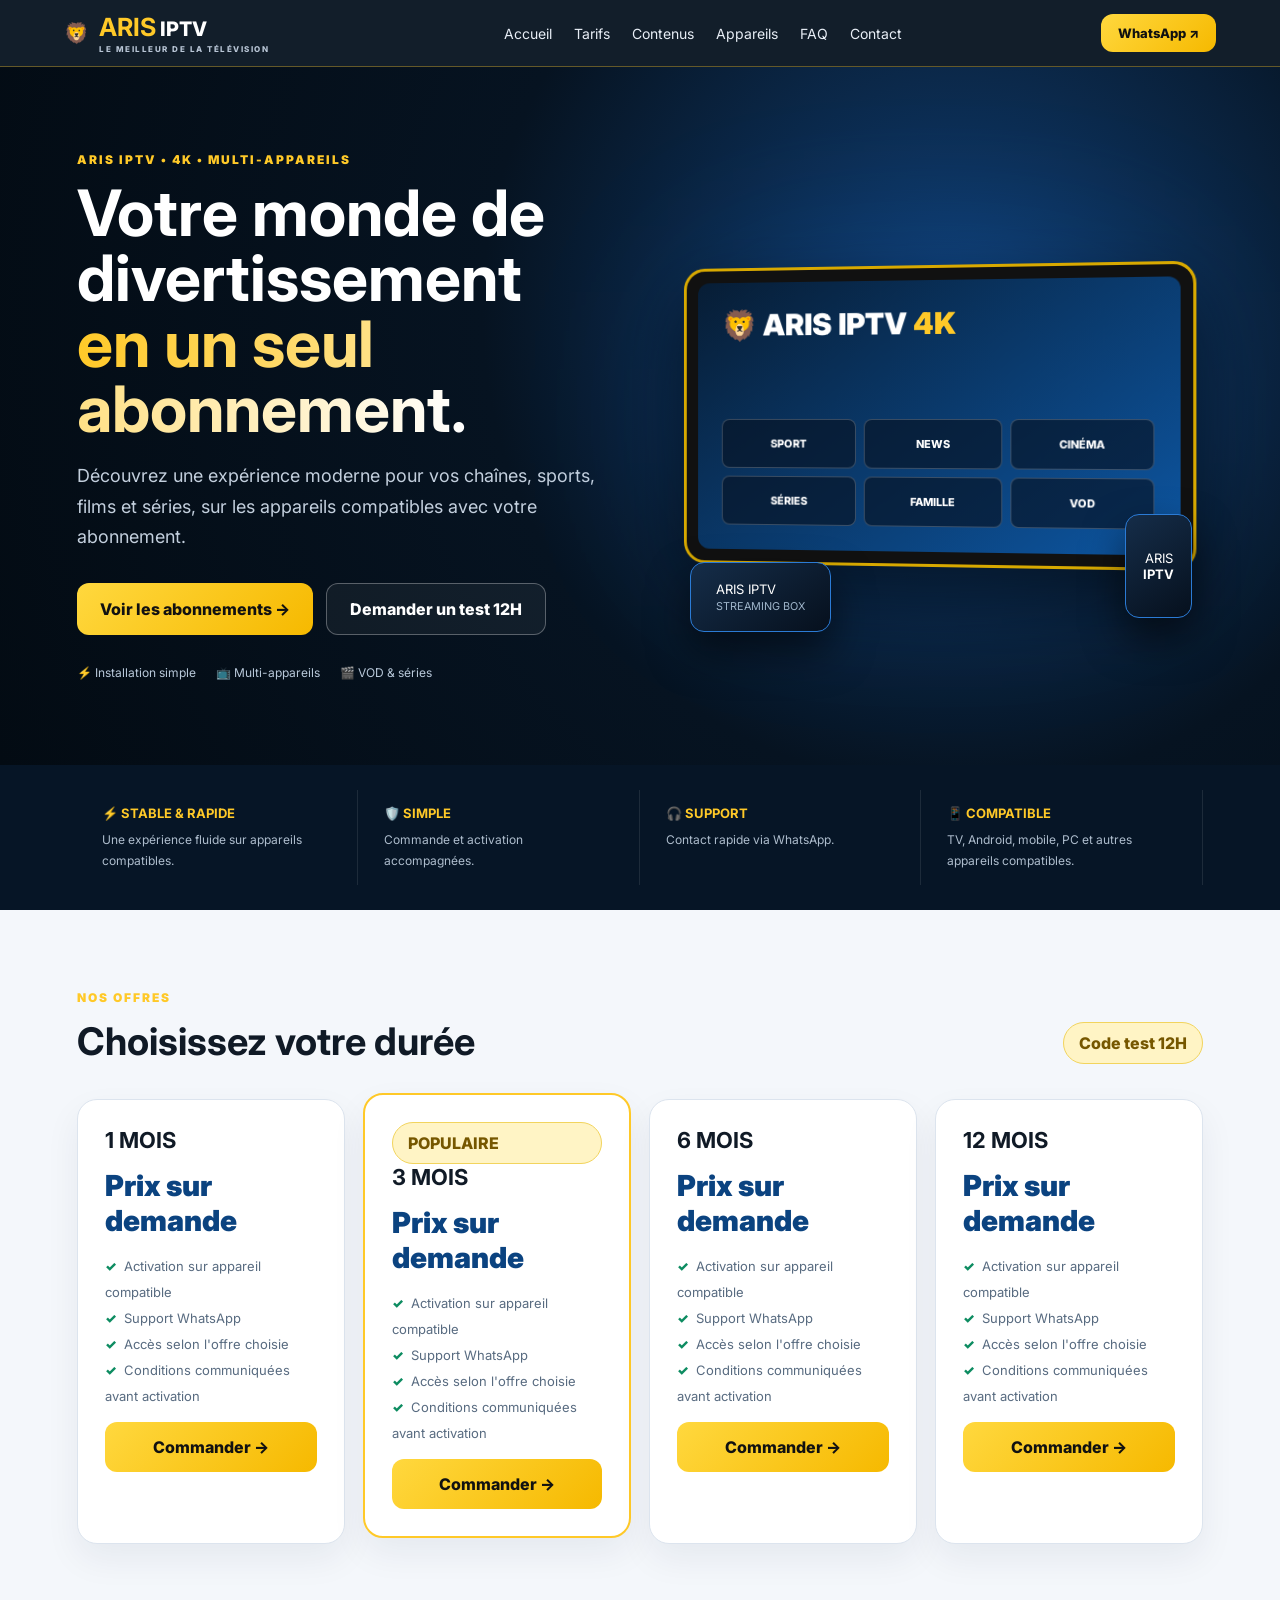
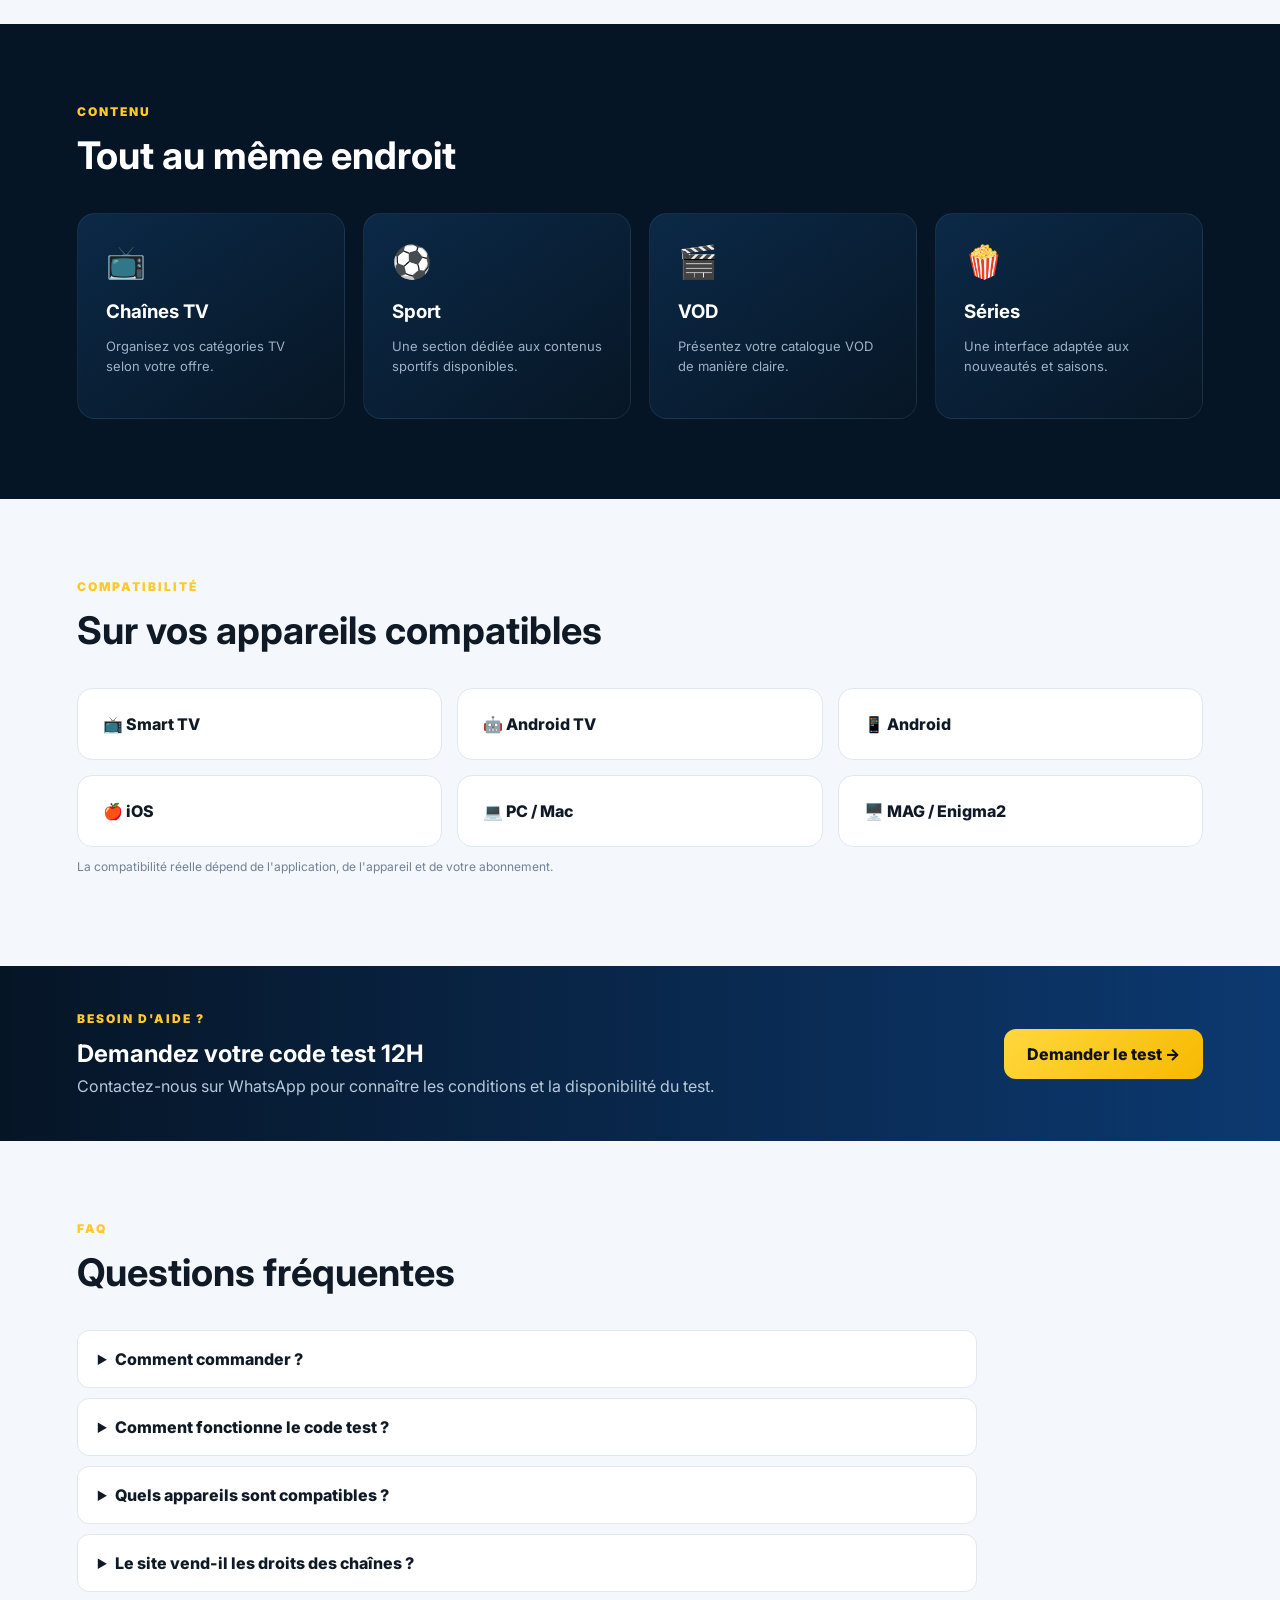
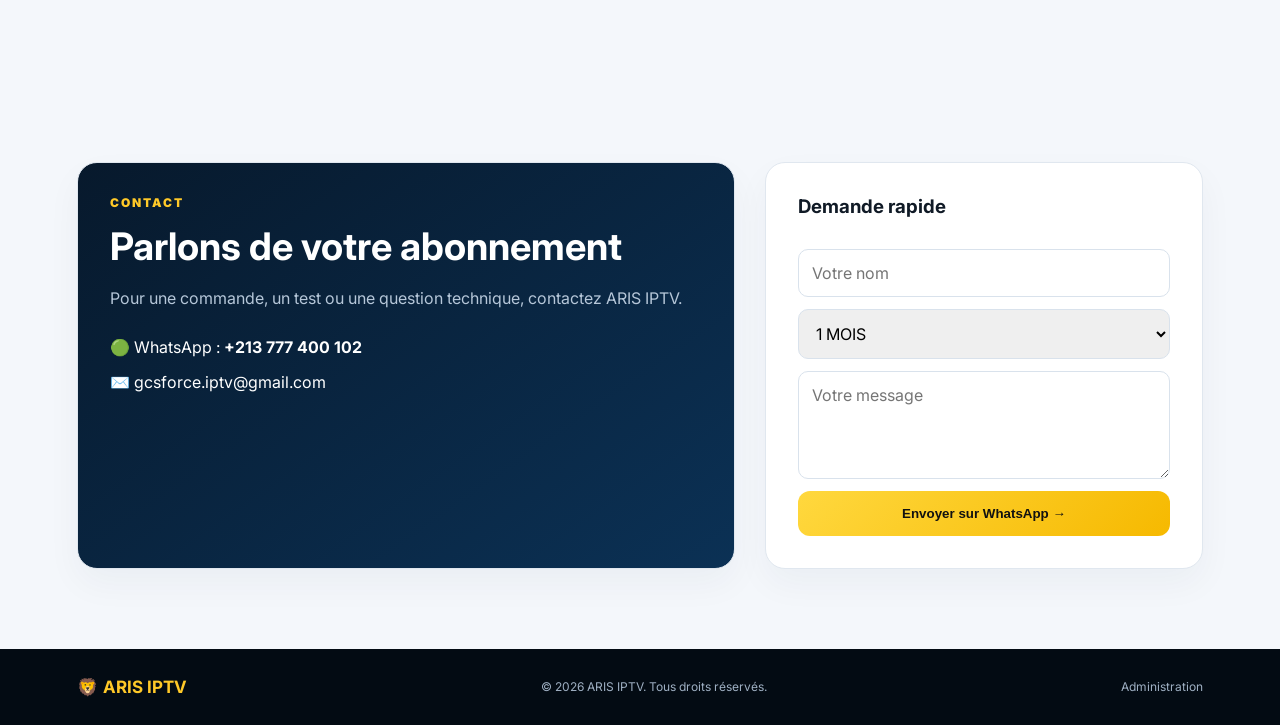
==== index.html @ cf2f8c8a "Add files via upload" ====
<!doctype html>
<html lang="fr">
<head>
  <meta charset="utf-8">
  <meta name="viewport" content="width=device-width, initial-scale=1">
  <meta name="theme-color" content="#071526">
  <meta name="description" content="ARIS IPTV — site de présentation et de commande d'abonnements IPTV.">
  <title>ARIS IPTV — TV, Sport, VOD & Séries</title>
  <link rel="stylesheet" href="style.css">
</head>
<body>
  <header class="topbar">
    <a class="brand" href="#accueil" aria-label="ARIS IPTV">
      <span class="brand-mark">🦁</span>
      <span><b>ARIS</b> IPTV<small>LE MEILLEUR DE LA TÉLÉVISION</small></span>
    </a>
    <nav>
      <a href="#accueil">Accueil</a>
      <a href="#offres">Tarifs</a>
      <a href="#contenus">Contenus</a>
      <a href="#compatibilite">Appareils</a>
      <a href="#faq">FAQ</a>
      <a href="#contact">Contact</a>
    </nav>
    <a class="btn btn-gold btn-small" id="navWhatsapp" target="_blank" rel="noopener">WhatsApp ↗</a>
  </header>

  <main>
    <section id="accueil" class="hero">
      <div class="hero-copy">
        <div class="eyebrow">ARIS IPTV • 4K • MULTI-APPAREILS</div>
        <h1>Votre monde de divertissement<br><span>en un seul abonnement.</span></h1>
        <p>Découvrez une expérience moderne pour vos chaînes, sports, films et séries, sur les appareils compatibles avec votre abonnement.</p>
        <div class="hero-actions">
          <a href="#offres" class="btn btn-gold">Voir les abonnements →</a>
          <a href="#contact" class="btn btn-outline">Demander un test 12H</a>
        </div>
        <div class="trust-row">
          <span>⚡ Installation simple</span>
          <span>📺 Multi-appareils</span>
          <span>🎬 VOD & séries</span>
        </div>
      </div>
      <div class="hero-card">
        <div class="screen-glow"></div>
        <div class="tv-frame">
          <div class="tv-screen">
            <div class="tv-logo">🦁 ARIS IPTV <em>4K</em></div>
            <div class="channel-grid">
              <span>SPORT</span><span>NEWS</span><span>CINÉMA</span>
              <span>SÉRIES</span><span>FAMILLE</span><span>VOD</span>
            </div>
          </div>
        </div>
        <div class="device device-phone">ARIS<br><b>IPTV</b></div>
        <div class="device device-box">ARIS IPTV<br><small>STREAMING BOX</small></div>
      </div>
    </section>

    <section class="benefits">
      <article><b>⚡ STABLE & RAPIDE</b><span>Une expérience fluide sur appareils compatibles.</span></article>
      <article><b>🛡️ SIMPLE</b><span>Commande et activation accompagnées.</span></article>
      <article><b>🎧 SUPPORT</b><span>Contact rapide via WhatsApp.</span></article>
      <article><b>📱 COMPATIBLE</b><span>TV, Android, mobile, PC et autres appareils compatibles.</span></article>
    </section>

    <section id="offres" class="section">
      <div class="section-head">
        <div>
          <div class="eyebrow">NOS OFFRES</div>
          <h2>Choisissez votre durée</h2>
        </div>
        <span class="pill">Code test 12H</span>
      </div>
      <div id="plans" class="plans"></div>
    </section>

    <section id="contenus" class="section dark-section">
      <div class="section-head">
        <div>
          <div class="eyebrow">CONTENU</div>
          <h2>Tout au même endroit</h2>
        </div>
      </div>
      <div class="feature-grid">
        <article class="feature"><div class="icon">📺</div><h3>Chaînes TV</h3><p>Organisez vos catégories TV selon votre offre.</p></article>
        <article class="feature"><div class="icon">⚽</div><h3>Sport</h3><p>Une section dédiée aux contenus sportifs disponibles.</p></article>
        <article class="feature"><div class="icon">🎬</div><h3>VOD</h3><p>Présentez votre catalogue VOD de manière claire.</p></article>
        <article class="feature"><div class="icon">🍿</div><h3>Séries</h3><p>Une interface adaptée aux nouveautés et saisons.</p></article>
      </div>
    </section>

    <section id="compatibilite" class="section">
      <div class="section-head">
        <div>
          <div class="eyebrow">COMPATIBILITÉ</div>
          <h2>Sur vos appareils compatibles</h2>
        </div>
      </div>
      <div class="device-grid">
        <span>📺 Smart TV</span><span>🤖 Android TV</span><span>📱 Android</span>
        <span>🍎 iOS</span><span>💻 PC / Mac</span><span>🖥️ MAG / Enigma2</span>
      </div>
      <p class="note">La compatibilité réelle dépend de l'application, de l'appareil et de votre abonnement.</p>
    </section>

    <section class="cta-band">
      <div>
        <div class="eyebrow">BESOIN D'AIDE ?</div>
        <h2>Demandez votre code test 12H</h2>
        <p>Contactez-nous sur WhatsApp pour connaître les conditions et la disponibilité du test.</p>
      </div>
      <a id="testWhatsapp" class="btn btn-gold" target="_blank" rel="noopener">Demander le test →</a>
    </section>

    <section id="faq" class="section">
      <div class="section-head"><div><div class="eyebrow">FAQ</div><h2>Questions fréquentes</h2></div></div>
      <div class="faq">
        <details><summary>Comment commander ?</summary><p>Choisissez une durée puis cliquez sur Commander. Un message WhatsApp prérempli s'ouvre pour finaliser la demande.</p></details>
        <details><summary>Comment fonctionne le code test ?</summary><p>Le test est demandé via WhatsApp. Sa disponibilité et ses conditions doivent être confirmées avant activation.</p></details>
        <details><summary>Quels appareils sont compatibles ?</summary><p>La plateforme peut être utilisée sur différents appareils compatibles selon l'offre et l'application utilisée.</p></details>
        <details><summary>Le site vend-il les droits des chaînes ?</summary><p>Le site est une interface commerciale. Utilisez uniquement des contenus et services pour lesquels vous disposez des droits ou autorisations nécessaires.</p></details>
      </div>
    </section>

    <section id="contact" class="section contact-section">
      <div class="contact-card">
        <div>
          <div class="eyebrow">CONTACT</div>
          <h2>Parlons de votre abonnement</h2>
          <p>Pour une commande, un test ou une question technique, contactez ARIS IPTV.</p>
        </div>
        <div class="contact-list">
          <a id="contactWhatsapp" target="_blank" rel="noopener">🟢 WhatsApp : <b>+213 777 400 102</b></a>
          <a href="mailto:gcsforce.iptv@gmail.com">✉️ gcsforce.iptv@gmail.com</a>
        </div>
      </div>
      <form id="leadForm" class="lead-form">
        <h3>Demande rapide</h3>
        <input id="name" required placeholder="Votre nom">
        <select id="duration" required></select>
        <textarea id="message" rows="4" placeholder="Votre message"></textarea>
        <button class="btn btn-gold" type="submit">Envoyer sur WhatsApp →</button>
      </form>
    </section>
  </main>

  <footer>
    <div class="footer-brand">🦁 <b>ARIS IPTV</b></div>
    <div>© <span id="year"></span> ARIS IPTV. Tous droits réservés.</div>
    <a href="admin.html">Administration</a>
  </footer>

  <script src="script.js"></script>
</body>
</html>
---- style.css ----
@import url('https://fonts.googleapis.com/css2?family=Inter:wght@400;500;600;700;800;900&display=swap');
:root{--navy:#061321;--navy2:#0a2038;--blue:#1677ff;--gold:#ffc928;--white:#f7fbff;--muted:#aebdd0;--line:rgba(255,255,255,.12);--card:rgba(10,31,53,.82)}
*{box-sizing:border-box}html{scroll-behavior:smooth}body{margin:0;background:#f4f7fb;color:#101a26;font-family:Inter,Arial,sans-serif}a{text-decoration:none;color:inherit}.topbar{position:sticky;top:0;z-index:20;display:flex;align-items:center;gap:28px;padding:12px 5%;background:rgba(4,16,29,.94);backdrop-filter:blur(16px);border-bottom:1px solid rgba(255,201,40,.35);color:#fff}.brand{display:flex;align-items:center;gap:10px;min-width:240px}.brand-mark{font-size:40px}.brand b{color:var(--gold);font-size:25px}.brand span{font-size:20px;font-weight:800}.brand small{display:block;color:#b9c6d6;font-size:8px;letter-spacing:1.5px;margin-top:2px}.topbar nav{display:flex;gap:22px;flex:1;justify-content:center}.topbar nav a{font-size:14px;color:#e8eef6}.topbar nav a:hover{color:var(--gold)}.btn{display:inline-flex;align-items:center;justify-content:center;border:0;border-radius:12px;padding:15px 23px;font-weight:800;cursor:pointer;transition:.2s;white-space:nowrap}.btn:hover{transform:translateY(-2px)}.btn-gold{background:linear-gradient(135deg,#ffd83e,#f6b900);color:#111}.btn-outline{border:1px solid rgba(255,255,255,.3);color:#fff;background:rgba(255,255,255,.05)}.btn-small{padding:11px 17px;font-size:13px}.hero{min-height:650px;padding:85px 6%;display:grid;grid-template-columns:1fr 1fr;gap:45px;align-items:center;background:radial-gradient(circle at 75% 35%,#103e73 0,#061321 45%,#030b13 100%);color:#fff;overflow:hidden}.eyebrow{color:var(--gold);font-size:12px;font-weight:900;letter-spacing:2px;margin-bottom:13px}.hero h1{font-size:clamp(40px,5vw,72px);line-height:1.02;margin:0 0 20px}.hero h1 span{background:linear-gradient(90deg,var(--gold),#fff);-webkit-background-clip:text;color:transparent}.hero p{font-size:18px;line-height:1.7;color:#c3cfdd;max-width:650px}.hero-actions{display:flex;gap:13px;margin:30px 0}.trust-row{display:flex;gap:20px;flex-wrap:wrap;color:#b9c9da;font-size:12px}.hero-card{height:450px;position:relative;display:flex;align-items:center;justify-content:center}.screen-glow{position:absolute;width:80%;height:55%;background:#0878ff;filter:blur(100px);opacity:.24}.tv-frame{width:min(520px,95%);padding:12px;border:3px solid #d8a900;border-radius:22px;background:#111;transform:perspective(800px) rotateY(-5deg);box-shadow:0 30px 70px #0008}.tv-screen{aspect-ratio:16/9;border-radius:12px;padding:25px;background:linear-gradient(145deg,#071d35,#0d56a2);display:flex;flex-direction:column;justify-content:space-between}.tv-logo{font-size:30px;font-weight:900;color:#fff}.tv-logo em{font-style:normal;color:var(--gold)}.channel-grid{display:grid;grid-template-columns:repeat(3,1fr);gap:8px}.channel-grid span{padding:17px 5px;text-align:center;border:1px solid #ffffff35;background:#061426aa;border-radius:8px;font-size:11px;font-weight:800}.device{position:absolute;background:linear-gradient(145deg,#152d49,#06101d);border:1px solid #2b7bd5;border-radius:14px;box-shadow:0 20px 40px #0008;color:#fff}.device-phone{right:2%;bottom:5%;padding:35px 17px;text-align:center;font-size:13px}.device-box{left:5%;bottom:2%;padding:18px 25px;font-size:13px}.device-box small{color:#9fb5ca}.benefits{display:grid;grid-template-columns:repeat(4,1fr);background:#061526;color:#fff;padding:25px 6%;gap:1px}.benefits article{padding:15px 25px;border-right:1px solid #ffffff18}.benefits b{display:block;color:var(--gold);font-size:13px;margin-bottom:7px}.benefits span{color:#aebdcd;font-size:12px;line-height:1.5}.section{padding:80px 6%;max-width:1400px;margin:auto}.section-head{display:flex;justify-content:space-between;align-items:end;gap:20px;margin-bottom:35px}.section h2{font-size:38px;margin:0}.pill{background:#fff4c5;border:1px solid #f2d45d;color:#765700;padding:10px 15px;border-radius:30px;font-weight:800}.plans{display:grid;grid-template-columns:repeat(4,1fr);gap:18px}.plan{background:#fff;border:1px solid #dce4ee;border-radius:20px;padding:27px;box-shadow:0 15px 35px #12233b10;position:relative}.plan.featured{border:2px solid var(--gold);transform:translateY(-6px)}.plan h3{margin:0;font-size:22px}.price{font-size:29px;font-weight:900;color:#0b4380;margin:15px 0}.price small{font-size:12px;color:#64758a}.plan ul{padding:0;list-style:none;line-height:2;color:#586b80;font-size:13px}.plan li::before{content:"✓";color:#0d8c61;font-weight:900;margin-right:8px}.dark-section{max-width:none;background:#061526;color:#fff}.dark-section>.section-head,.dark-section>.feature-grid{max-width:1400px;margin-left:auto;margin-right:auto}.feature-grid{display:grid;grid-template-columns:repeat(4,1fr);gap:18px}.feature{background:linear-gradient(145deg,#0b2947,#071625);border:1px solid #ffffff12;padding:28px;border-radius:18px}.feature .icon{font-size:32px}.feature h3{margin-bottom:8px}.feature p{color:#9fb1c6;line-height:1.6;font-size:13px}.device-grid{display:grid;grid-template-columns:repeat(3,1fr);gap:15px}.device-grid span{padding:25px;background:#fff;border:1px solid #dfe7f0;border-radius:15px;font-weight:800}.note{color:#718196;font-size:12px}.cta-band{padding:45px 6%;background:linear-gradient(90deg,#061526,#0c3970);color:#fff;display:flex;align-items:center;justify-content:space-between;gap:30px}.cta-band h2{margin:0 0 8px}.cta-band p{color:#b6c8da;margin:0}.faq{max-width:900px}.faq details{background:#fff;border:1px solid #e0e7ef;margin:10px 0;border-radius:12px;padding:18px 20px}.faq summary{font-weight:800;cursor:pointer}.faq p{color:#617287;line-height:1.6}.contact-section{display:grid;grid-template-columns:1.2fr .8fr;gap:30px}.contact-card,.lead-form{background:#fff;border:1px solid #e0e7ef;border-radius:20px;padding:32px;box-shadow:0 15px 35px #12233b0b}.contact-card{background:linear-gradient(145deg,#07192c,#0b3155);color:#fff}.contact-card p{color:#b6c7d9;line-height:1.7}.contact-list{display:grid;gap:15px;margin-top:25px}.contact-list a{color:#fff}.lead-form{display:grid;gap:12px}.lead-form h3{margin-top:0}.lead-form input,.lead-form select,.lead-form textarea{width:100%;padding:13px;border:1px solid #d9e2ec;border-radius:10px;font:inherit}.lead-form textarea{resize:vertical}footer{padding:28px 6%;background:#030b13;color:#9fb0c3;display:flex;align-items:center;justify-content:space-between;gap:20px;font-size:12px}.footer-brand{color:#fff;font-size:17px}.footer-brand b{color:var(--gold)}@media(max-width:950px){.topbar nav{display:none}.hero{grid-template-columns:1fr;padding-top:55px}.hero-card{height:350px}.benefits,.plans,.feature-grid{grid-template-columns:repeat(2,1fr)}.contact-section{grid-template-columns:1fr}.device-grid{grid-template-columns:repeat(2,1fr)}}@media(max-width:580px){.topbar{padding:10px 4%}.brand{min-width:0}.brand-mark{font-size:30px}.brand b{font-size:20px}.brand span{font-size:16px}.topbar .btn{margin-left:auto}.hero{padding:55px 5%;min-height:auto}.hero h1{font-size:42px}.hero-actions{flex-direction:column}.hero-card{height:270px}.tv-frame{width:90%}.channel-grid span{padding:10px 2px;font-size:8px}.benefits,.plans,.feature-grid,.device-grid{grid-template-columns:1fr}.section{padding:55px 5%}.section h2{font-size:30px}.section-head{align-items:start;flex-direction:column}.plan.featured{transform:none}.cta-band{padding:40px 5%;flex-direction:column;align-items:flex-start}footer{flex-direction:column;align-items:flex-start}}
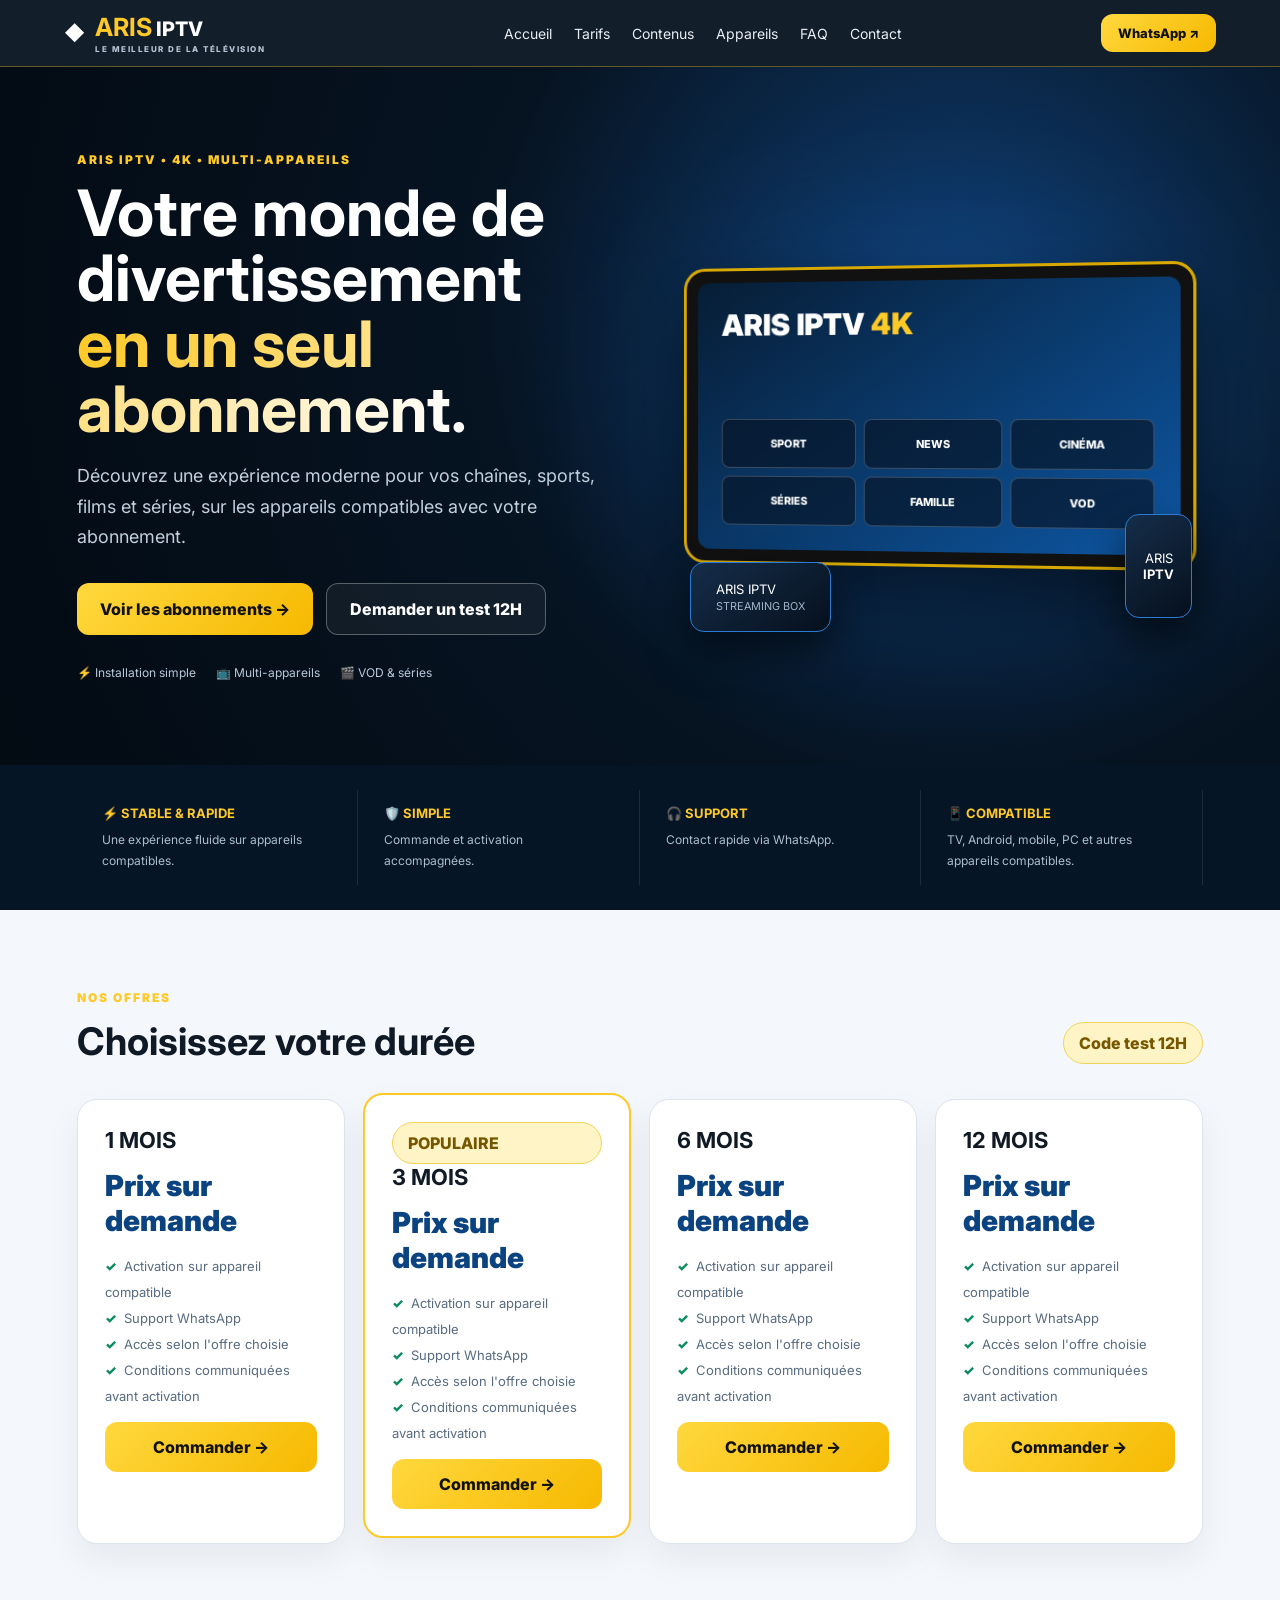
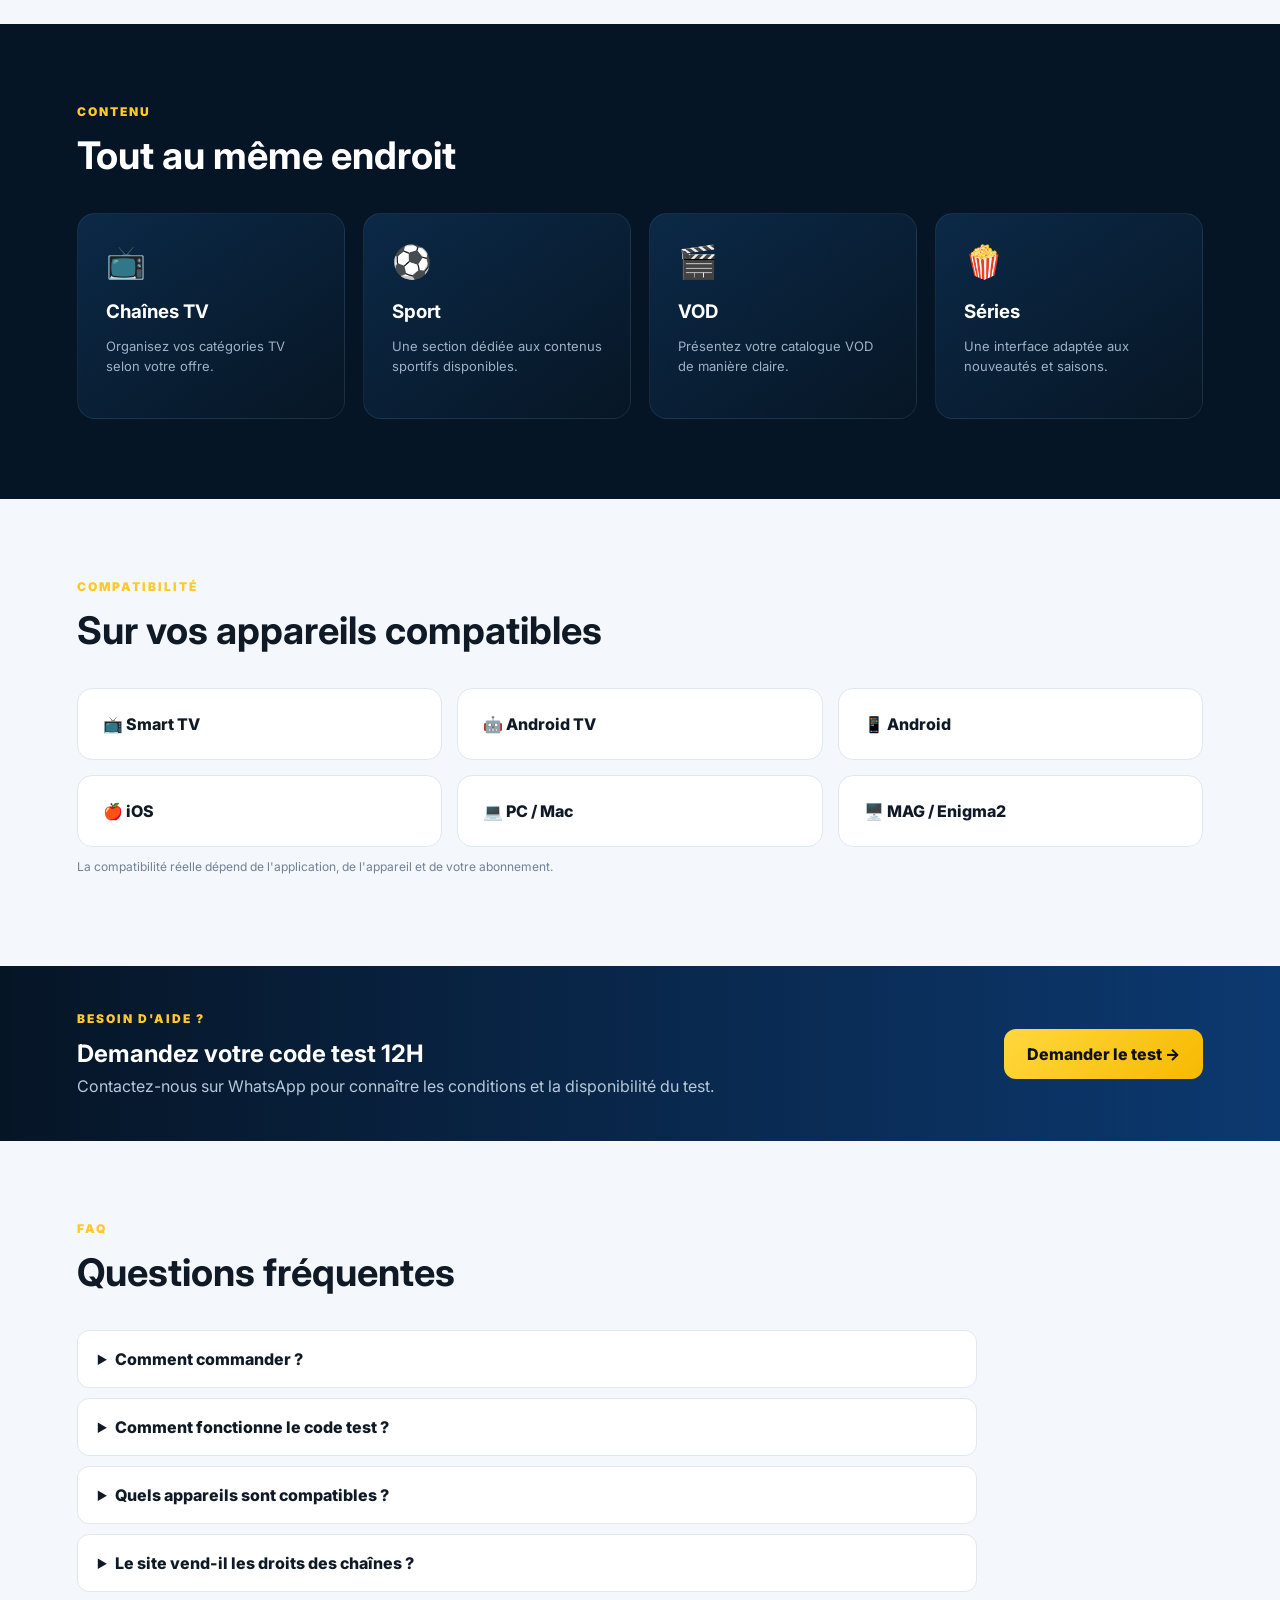
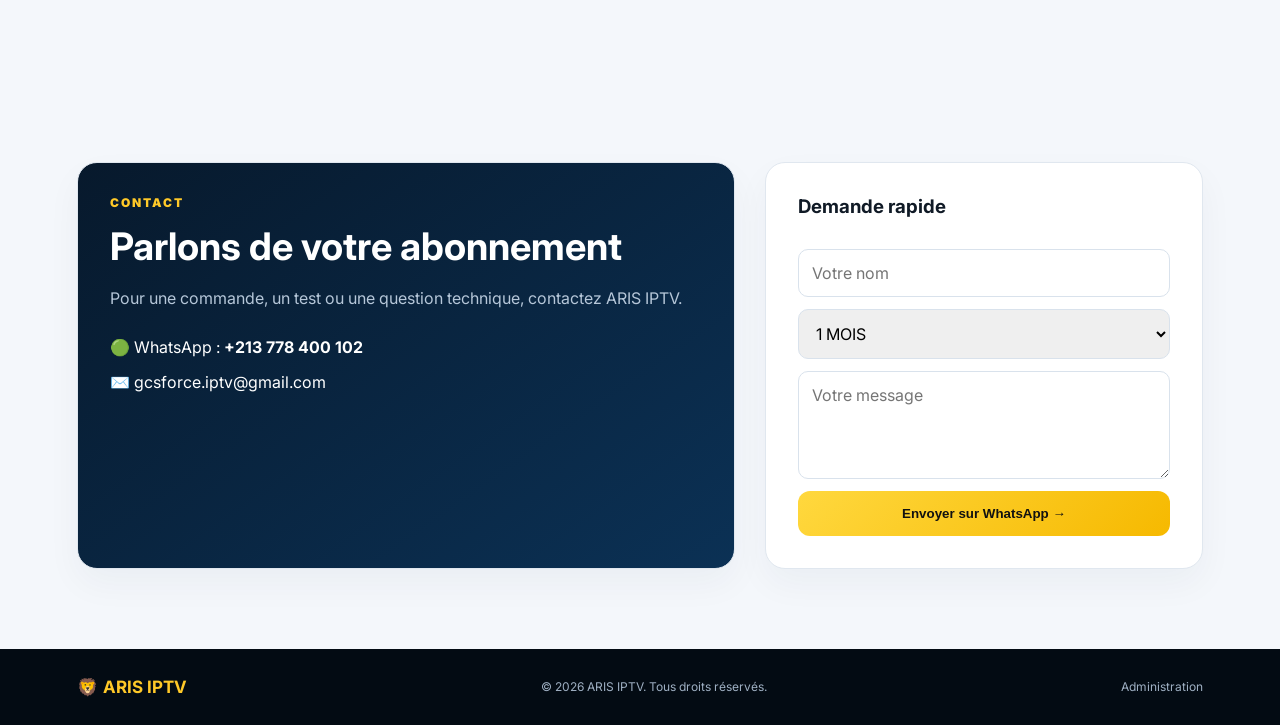
==== commit ab36f013: "Update index.html" ====
--- a/index.html
+++ b/index.html
@@ -11,7 +11,7 @@
 <body>
   <header class="topbar">
     <a class="brand" href="#accueil" aria-label="ARIS IPTV">
-      <span class="brand-mark">🦁</span>
+      <span class="brand-mark">◆</span>
       <span><b>ARIS</b> IPTV<small>LE MEILLEUR DE LA TÉLÉVISION</small></span>
     </a>
     <nav>
@@ -45,7 +45,7 @@
         <div class="screen-glow"></div>
         <div class="tv-frame">
           <div class="tv-screen">
-            <div class="tv-logo">🦁 ARIS IPTV <em>4K</em></div>
+            <div class="tv-logo">ARIS IPTV <em>4K</em></div>
             <div class="channel-grid">
               <span>SPORT</span><span>NEWS</span><span>CINÉMA</span>
               <span>SÉRIES</span><span>FAMILLE</span><span>VOD</span>
@@ -131,7 +131,7 @@
           <p>Pour une commande, un test ou une question technique, contactez ARIS IPTV.</p>
         </div>
         <div class="contact-list">
-          <a id="contactWhatsapp" target="_blank" rel="noopener">🟢 WhatsApp : <b>+213 777 400 102</b></a>
+          <a id="contactWhatsapp" target="_blank" rel="noopener">🟢 WhatsApp : <b>+213 778 400 102</b></a>
           <a href="mailto:gcsforce.iptv@gmail.com">✉️ gcsforce.iptv@gmail.com</a>
         </div>
       </div>
@@ -153,4 +153,4 @@
 
   <script src="script.js"></script>
 </body>
-</html>+</html>
